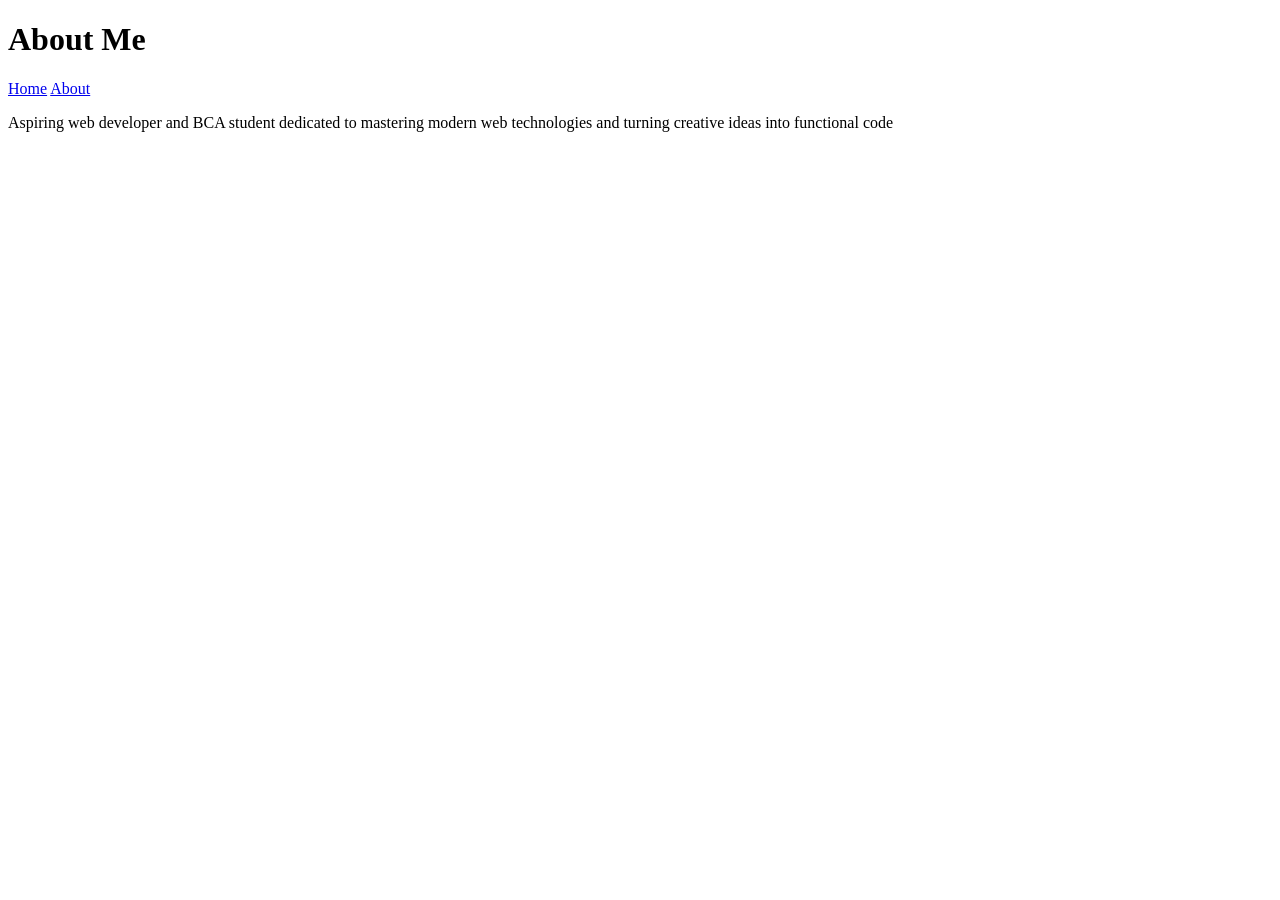
==== about.html @ 2ff4dd13 "about" ====
<!DOCTYPE html>
<html>
<head>
  <title>About Me</title>
  <link rel="stylesheet" href="css/style.css">
</head>
<body>
  <header>
    <h1>About Me</h1>
    <nav>
      <a href="index.html">Home</a>
      <a href="about.html">About</a>
    </nav>
  </header>

  <main>
    <p>Aspiring web developer and BCA student dedicated to mastering modern web technologies and turning creative ideas into functional code</p>
  </main>
</body>
</html>
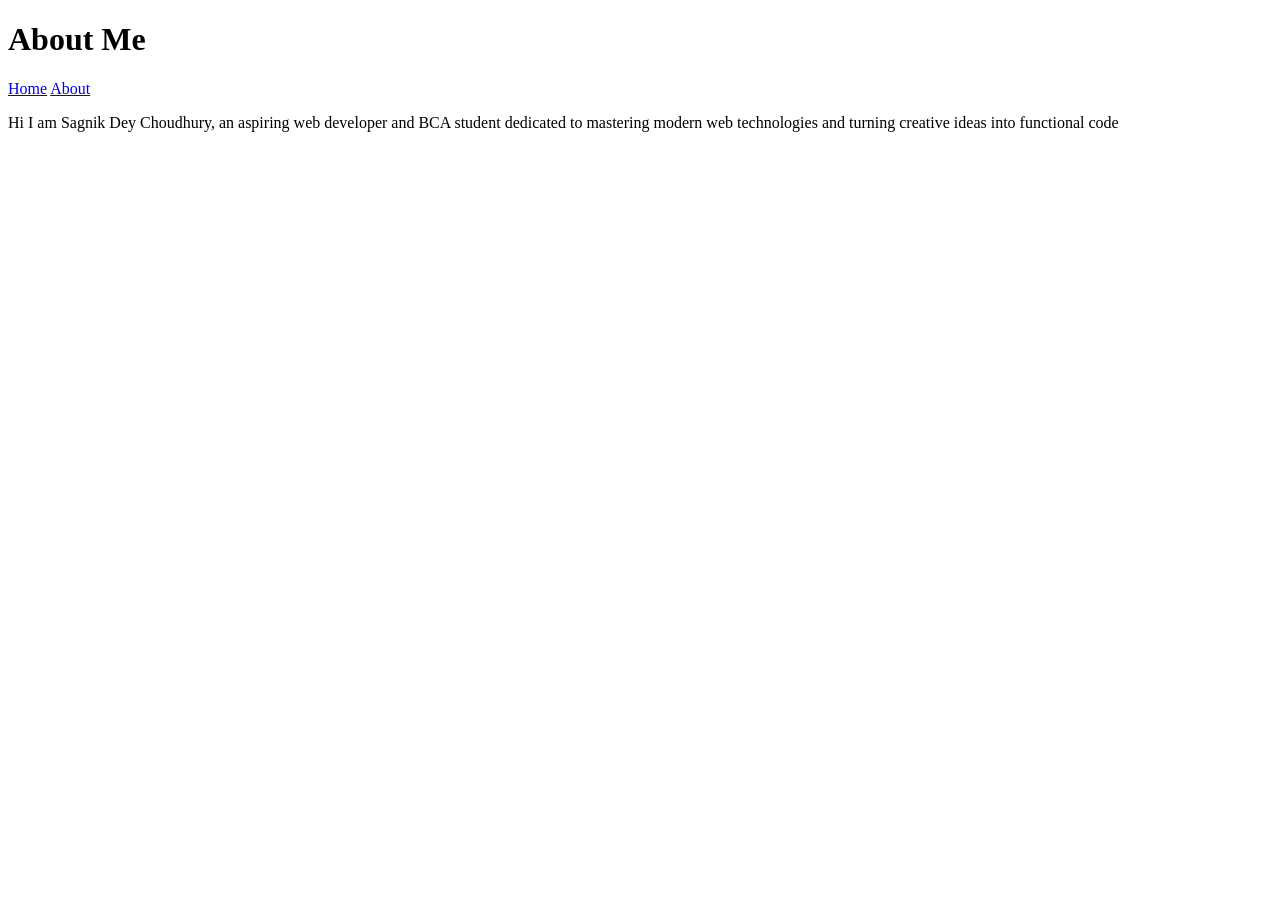
==== commit 95aa428d: "aboout mod" ====
--- a/about.html
+++ b/about.html
@@ -14,7 +14,7 @@
   </header>
 
   <main>
-    <p>Aspiring web developer and BCA student dedicated to mastering modern web technologies and turning creative ideas into functional code</p>
+    <p>Hi I am Sagnik Dey Choudhury, an aspiring web developer and BCA student dedicated to mastering modern web technologies and turning creative ideas into functional code</p>
   </main>
 </body>
 </html>
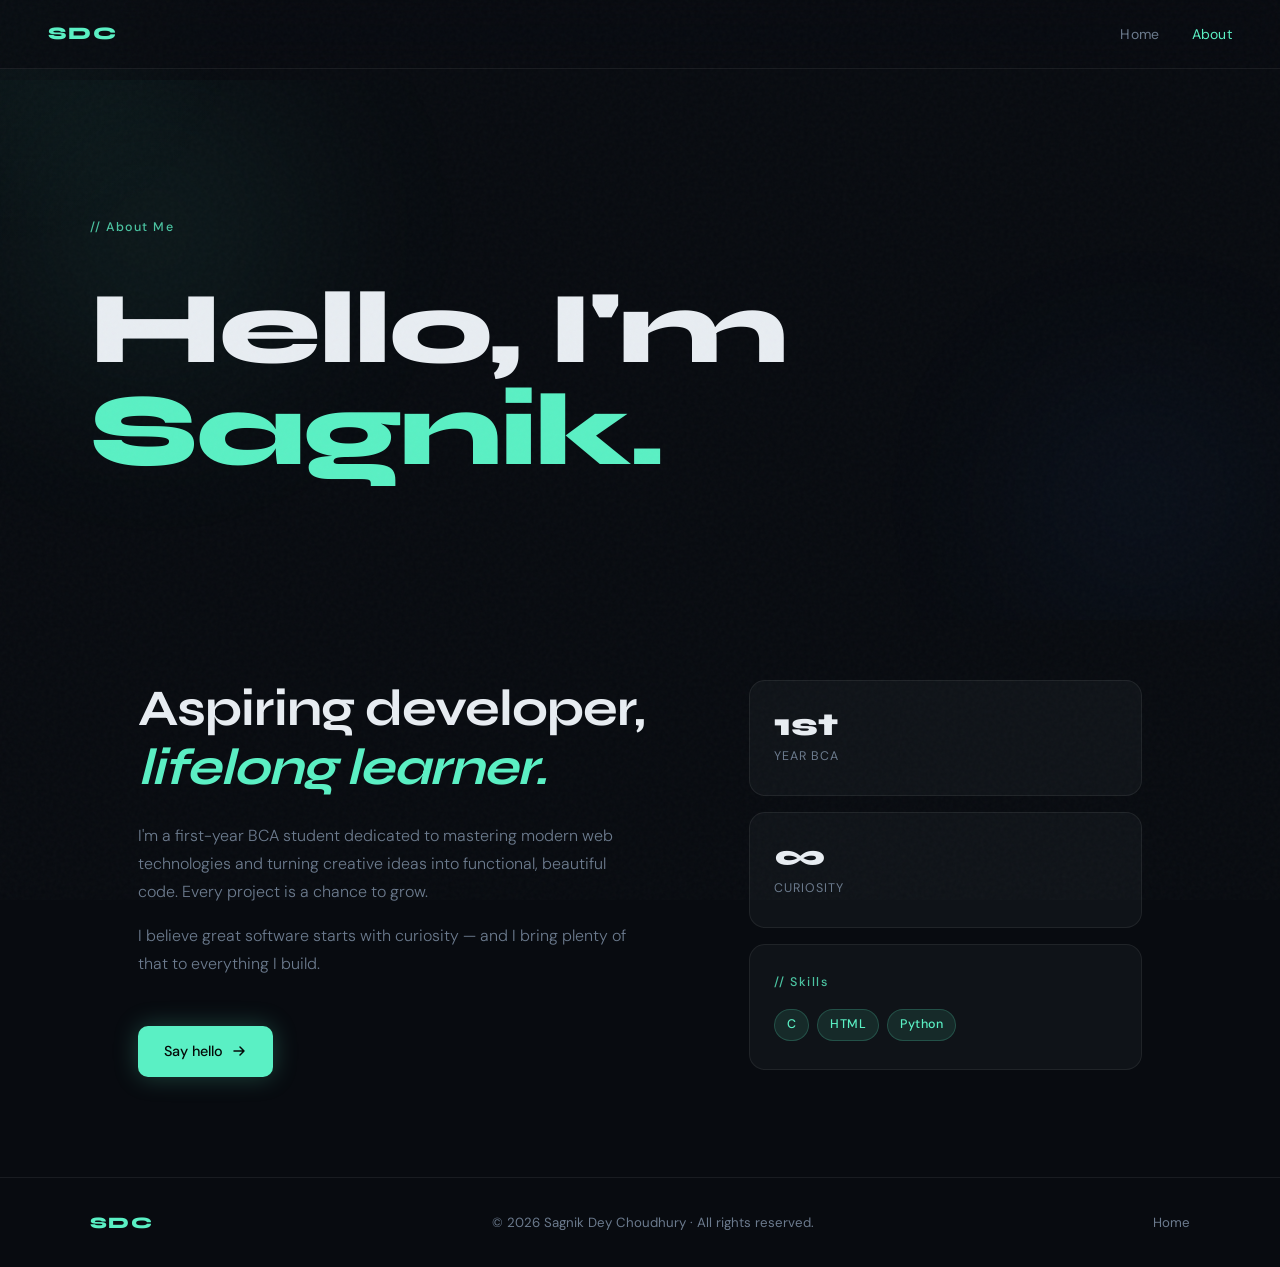
==== commit 2dd09336: "REDESIGN" ====
--- a/about.html
+++ b/about.html
@@ -1,20 +1,97 @@
 <!DOCTYPE html>
-<html>
+<html lang="en">
 <head>
-  <title>About Me</title>
+  <meta charset="UTF-8">
+  <meta name="viewport" content="width=device-width, initial-scale=1.0">
+  <title>About &mdash; Sagnik Dey Choudhury</title>
   <link rel="stylesheet" href="css/style.css">
+  <link href="https://fonts.googleapis.com/css2?family=Syne:wght@400;600;700;800&family=DM+Sans:ital,opsz,wght@0,9..40,300;0,9..40,400;0,9..40,500;1,9..40,300&display=swap" rel="stylesheet">
 </head>
 <body>
-  <header>
-    <h1>About Me</h1>
-    <nav>
+  <div class="noise"></div>
+  <div class="cursor-glow" id="cursorGlow"></div>
+
+  <nav class="nav">
+    <div class="nav-logo">SDC</div>
+    <div class="nav-links">
       <a href="index.html">Home</a>
-      <a href="about.html">About</a>
-    </nav>
-  </header>
+      <a href="about.html" class="active">About</a>
+    </div>
+  </nav>
 
-  <main>
-    <p>Hi I am Sagnik Dey Choudhury, an aspiring web developer and BCA student dedicated to mastering modern web technologies and turning creative ideas into functional code</p>
+  <main class="about-page">
+    <div class="about-hero">
+      <div class="hero-bg">
+        <div class="orb orb-1"></div>
+        <div class="orb orb-2"></div>
+      </div>
+      <div class="about-hero-content">
+        <div class="section-label">// About Me</div>
+        <h1 class="hero-title">
+          <span class="title-line">Hello, I'm</span>
+          <span class="title-line accent">Sagnik.</span>
+        </h1>
+      </div>
+    </div>
+
+    <div class="about-body-section">
+      <div class="about-layout">
+        <div class="about-main reveal">
+          <h2 class="section-title">Aspiring developer,<br><em>lifelong learner.</em></h2>
+          <p class="body-text">I'm a first-year BCA student dedicated to mastering modern web technologies and turning creative ideas into functional, beautiful code. Every project is a chance to grow.</p>
+          <p class="body-text">I believe great software starts with curiosity — and I bring plenty of that to everything I build.</p>
+          <a href="index.html#contact" class="btn btn-primary" style="margin-top:2rem; display:inline-flex;">
+            <span>Say hello</span>
+            <svg width="16" height="16" viewBox="0 0 16 16" fill="none"><path d="M3 8h10M9 4l4 4-4 4" stroke="currentColor" stroke-width="1.5" stroke-linecap="round" stroke-linejoin="round"/></svg>
+          </a>
+        </div>
+
+        <div class="about-sidebar">
+          <div class="stat-card reveal">
+            <span class="stat-num">1st</span>
+            <span class="stat-label">Year BCA</span>
+          </div>
+          <div class="stat-card reveal">
+            <span class="stat-num">&#8734;</span>
+            <span class="stat-label">Curiosity</span>
+          </div>
+          <div class="skills-card reveal">
+            <div class="section-label" style="margin-bottom:16px">// Skills</div>
+            <div class="skill-tags">
+              <span class="tag">C</span>
+              <span class="tag">HTML</span>
+              <span class="tag">Python</span>
+            </div>
+          </div>
+        </div>
+      </div>
+    </div>
   </main>
+
+  <footer>
+    <div class="footer-inner">
+      <span class="footer-logo">SDC</span>
+      <p>&copy; 2026 Sagnik Dey Choudhury &middot; All rights reserved.</p>
+      <a href="index.html" class="footer-top">Home</a>
+    </div>
+  </footer>
+
+  <script>
+    // Cursor glow
+    const glow = document.getElementById('cursorGlow');
+    document.addEventListener('mousemove', (e) => {
+      glow.style.left = e.clientX + 'px';
+      glow.style.top  = e.clientY + 'px';
+    });
+    // Reveal
+    const observer = new IntersectionObserver((entries) => {
+      entries.forEach(e => { if (e.isIntersecting) { e.target.style.opacity='1'; e.target.style.transform='translateY(0)'; }});
+    }, { threshold: 0.1 });
+    document.querySelectorAll('.reveal').forEach(el => {
+      el.style.opacity='0'; el.style.transform='translateY(20px)';
+      el.style.transition='opacity 0.6s ease, transform 0.6s ease';
+      observer.observe(el);
+    });
+  </script>
 </body>
-</html>+</html>
--- a/css/style.css
+++ b/css/style.css
@@ -0,0 +1,313 @@
+/* ── Reset ──────────────────────────────── */
+*, *::before, *::after { margin:0; padding:0; box-sizing:border-box; }
+
+:root {
+  --bg:          #080b10;
+  --surface:     #0f1318;
+  --surface-2:   #151b22;
+  --border:      rgba(255,255,255,0.07);
+  --text:        #e8edf2;
+  --muted:       #6b7a8d;
+  --accent:      #5af0c4;
+  --accent-dim:  rgba(90,240,196,0.1);
+  --accent-glow: rgba(90,240,196,0.25);
+  --display:     'Syne', sans-serif;
+  --body:        'DM Sans', sans-serif;
+  --r:           16px;
+  --r-sm:        10px;
+}
+
+html { scroll-behavior: smooth; }
+
+body {
+  font-family: var(--body);
+  background: var(--bg);
+  color: var(--text);
+  line-height: 1.6;
+  overflow-x: hidden;
+}
+
+/* ── Noise ──────────────────────────────── */
+.noise {
+  position: fixed; inset: 0; z-index: 999; pointer-events: none;
+  opacity: 0.03;
+  background-image: url("data:image/svg+xml,%3Csvg viewBox='0 0 256 256' xmlns='http://www.w3.org/2000/svg'%3E%3Cfilter id='n'%3E%3CfeTurbulence type='fractalNoise' baseFrequency='0.9' numOctaves='4' stitchTiles='stitch'/%3E%3C/filter%3E%3Crect width='100%25' height='100%25' filter='url(%23n)'/%3E%3C/svg%3E");
+}
+
+/* ── Cursor Glow ────────────────────────── */
+.cursor-glow {
+  position: fixed; width: 500px; height: 500px; border-radius: 50%;
+  background: radial-gradient(circle, rgba(90,240,196,0.055) 0%, transparent 70%);
+  pointer-events: none; z-index: 0; transform: translate(-50%,-50%);
+}
+
+/* ── Nav ────────────────────────────────── */
+.nav {
+  position: fixed; top:0; left:0; right:0; z-index:100;
+  display: flex; align-items:center; justify-content:space-between;
+  padding: 20px 48px;
+  backdrop-filter: blur(20px);
+  background: rgba(8,11,16,0.75);
+  border-bottom: 1px solid var(--border);
+}
+.nav-logo {
+  font-family: var(--display); font-weight:800; font-size:1.1rem;
+  color: var(--accent); letter-spacing:.08em;
+}
+.nav-links { display:flex; gap:32px; }
+.nav-links a {
+  color: var(--muted); text-decoration:none;
+  font-size:.875rem; font-weight:400; letter-spacing:.02em;
+  transition: color .2s ease;
+}
+.nav-links a:hover, .nav-links a.active { color: var(--text); }
+.nav-links a.active { color: var(--accent); }
+
+/* ── Orbs ───────────────────────────────── */
+.hero-bg { position:absolute; inset:0; z-index:0; }
+.orb { position:absolute; border-radius:50%; filter:blur(80px); opacity:.5; }
+.orb-1 {
+  width:500px; height:500px;
+  background: radial-gradient(circle, rgba(90,240,196,.18), transparent 70%);
+  top:-100px; left:-100px; animation: f1 12s ease-in-out infinite;
+}
+.orb-2 {
+  width:400px; height:400px;
+  background: radial-gradient(circle, rgba(59,130,246,.15), transparent 70%);
+  bottom:-80px; right:-60px; animation: f2 14s ease-in-out infinite;
+}
+.orb-3 {
+  width:300px; height:300px;
+  background: radial-gradient(circle, rgba(168,85,247,.1), transparent 70%);
+  top:40%; left:55%; animation: f3 10s ease-in-out infinite;
+}
+@keyframes f1{0%,100%{transform:translate(0,0)}50%{transform:translate(40px,30px)}}
+@keyframes f2{0%,100%{transform:translate(0,0)}50%{transform:translate(-30px,-40px)}}
+@keyframes f3{0%,100%{transform:translate(0,0)}50%{transform:translate(-20px,20px)}}
+
+/* ── Hero ───────────────────────────────── */
+.hero {
+  position:relative; min-height:100vh;
+  display:flex; align-items:center; justify-content:center; overflow:hidden;
+}
+.hero-content {
+  position:relative; z-index:1; text-align:center; padding:0 24px;
+  animation: fadeUp .8s ease both;
+}
+@keyframes fadeUp {
+  from{opacity:0;transform:translateY(24px)}
+  to  {opacity:1;transform:translateY(0)}
+}
+
+.hero-badge {
+  display:inline-flex; align-items:center; gap:8px;
+  background: var(--accent-dim); border:1px solid rgba(90,240,196,.2);
+  color: var(--accent); font-size:.8rem; font-weight:500;
+  padding:6px 14px; border-radius:100px; margin-bottom:28px;
+  letter-spacing:.03em; animation: fadeUp .8s ease .1s both;
+}
+.badge-dot {
+  width:7px; height:7px; border-radius:50%; background:var(--accent);
+  animation: pulse 2s ease infinite;
+}
+@keyframes pulse{0%,100%{opacity:1;transform:scale(1)}50%{opacity:.5;transform:scale(.8)}}
+
+.hero-title {
+  font-family: var(--display);
+  font-size: clamp(3rem, 8vw, 7rem);
+  font-weight: 800; line-height:1; letter-spacing:-.02em;
+  animation: fadeUp .8s ease .2s both;
+}
+.title-line { display:block; }
+.title-line.accent { color: var(--accent); }
+
+.hero-sub {
+  margin-top:20px; color:var(--muted); font-size:1rem; font-weight:300;
+  letter-spacing:.06em; animation: fadeUp .8s ease .3s both;
+}
+.hero-cta {
+  display:flex; align-items:center; justify-content:center;
+  gap:16px; margin-top:40px; animation: fadeUp .8s ease .4s both;
+}
+
+.scroll-hint {
+  position:absolute; bottom:36px; left:50%; transform:translateX(-50%);
+  display:flex; flex-direction:column; align-items:center; gap:8px;
+  color:var(--muted); font-size:.72rem; letter-spacing:.12em;
+  text-transform:uppercase; z-index:1; animation: fadeUp .8s ease .6s both;
+}
+.scroll-line {
+  width:1px; height:40px;
+  background: linear-gradient(to bottom, var(--accent), transparent);
+  animation: sp 2s ease infinite;
+}
+@keyframes sp{0%,100%{opacity:.3;transform:scaleY(1)}50%{opacity:1;transform:scaleY(.8)}}
+
+/* ── Buttons ────────────────────────────── */
+.btn {
+  display:inline-flex; align-items:center; gap:8px;
+  font-family:var(--body); font-size:.9rem; font-weight:500;
+  padding:14px 26px; border-radius:var(--r-sm);
+  text-decoration:none; cursor:pointer;
+  transition: all .25s ease; border:none; outline:none;
+}
+.btn svg { transition: transform .2s ease; }
+.btn:hover svg { transform: translateX(3px); }
+
+.btn-primary {
+  background: var(--accent); color:#050a08;
+  box-shadow: 0 0 24px var(--accent-glow);
+}
+.btn-primary:hover {
+  background:#6ef5ce;
+  box-shadow: 0 0 36px rgba(90,240,196,.4);
+  transform:translateY(-1px);
+}
+.btn-ghost {
+  background:transparent; color:var(--muted);
+  border:1px solid var(--border);
+}
+.btn-ghost:hover { border-color:rgba(255,255,255,.18); color:var(--text); }
+.full-width { width:100%; justify-content:center; }
+
+/* ── Section Commons ────────────────────── */
+.section-label {
+  font-size:.78rem; color:var(--accent);
+  letter-spacing:.12em; font-weight:500; margin-bottom:40px; opacity:.8;
+}
+.section-title {
+  font-family: var(--display);
+  font-size: clamp(2rem,4vw,3.2rem);
+  font-weight:700; line-height:1.15;
+  letter-spacing:-.02em; margin-bottom:24px;
+}
+.section-title em { color:var(--accent); font-style:italic; }
+.body-text {
+  color:var(--muted); font-size:1rem; line-height:1.75;
+  max-width:500px; margin-bottom:16px; font-weight:300;
+}
+
+/* ── Contact Section ────────────────────── */
+.contact-section {
+  max-width:1100px; margin:0 auto; padding:100px 48px;
+}
+.contact-grid {
+  display:grid; grid-template-columns:1fr 1.3fr; gap:60px; align-items:start;
+}
+.contact-details { display:flex; flex-direction:column; gap:14px; margin-top:32px; }
+.contact-item {
+  display:flex; align-items:center; gap:12px;
+  color:var(--muted); font-size:.9rem;
+}
+.contact-item svg { color:var(--accent); flex-shrink:0; }
+
+/* ── Form Card ──────────────────────────── */
+.form-card {
+  background:var(--surface); border:1px solid var(--border);
+  border-radius:var(--r); padding:36px;
+}
+.form-row { display:grid; grid-template-columns:1fr 1fr; gap:16px; }
+.form-group { display:flex; flex-direction:column; gap:8px; margin-bottom:16px; }
+.form-group label {
+  font-size:.78rem; font-weight:500; color:var(--muted);
+  text-transform:uppercase; letter-spacing:.08em;
+}
+.form-group input,
+.form-group textarea {
+  background:var(--surface-2); border:1px solid var(--border);
+  border-radius:var(--r-sm); padding:14px 16px;
+  color:var(--text); font-family:var(--body); font-size:.95rem; outline:none;
+  transition: border-color .2s ease, box-shadow .2s ease;
+}
+.form-group input:focus,
+.form-group textarea:focus {
+  border-color: rgba(90,240,196,.4);
+  box-shadow: 0 0 0 3px rgba(90,240,196,.06);
+}
+.form-group input::placeholder,
+.form-group textarea::placeholder { color:#3d4a57; }
+.form-group textarea { resize:vertical; min-height:130px; }
+.form-response {
+  margin-top:14px; font-size:.875rem; text-align:center; min-height:24px;
+}
+.form-response.success { color:var(--accent); }
+.form-response.error   { color:#f87171; }
+
+/* ── About Page ─────────────────────────── */
+.about-page { padding-top: 80px; }
+.about-hero {
+  position:relative; min-height:60vh;
+  display:flex; align-items:center; overflow:hidden; padding:0 48px;
+}
+.about-hero-content {
+  position:relative; z-index:1;
+  max-width:1100px; margin:0 auto; width:100%;
+  animation: fadeUp .8s ease both;
+}
+.about-body-section {
+  max-width:1100px; margin:0 auto; padding:60px 48px 100px;
+}
+.about-layout {
+  display:grid; grid-template-columns:1.4fr 1fr; gap:60px; align-items:start;
+}
+.about-sidebar { display:flex; flex-direction:column; gap:16px; }
+.stat-card {
+  background:var(--surface); border:1px solid var(--border);
+  border-radius:var(--r); padding:28px 24px;
+  display:flex; flex-direction:column; gap:6px;
+  transition: border-color .25s ease, transform .25s ease;
+}
+.stat-card:hover { border-color:rgba(90,240,196,.25); transform:translateY(-3px); }
+.stat-num {
+  font-family:var(--display); font-size:2rem; font-weight:800;
+  color:var(--text); line-height:1;
+}
+.stat-label {
+  font-size:.78rem; color:var(--muted);
+  text-transform:uppercase; letter-spacing:.08em;
+}
+.skills-card {
+  background:var(--surface); border:1px solid var(--border);
+  border-radius:var(--r); padding:28px 24px;
+}
+.skill-tags { display:flex; flex-wrap:wrap; gap:8px; }
+.tag {
+  background:var(--accent-dim); border:1px solid rgba(90,240,196,.2);
+  color:var(--accent); font-size:.78rem; font-weight:500;
+  padding:5px 12px; border-radius:100px; letter-spacing:.04em;
+}
+
+/* ── Footer ─────────────────────────────── */
+footer {
+  border-top:1px solid var(--border); padding:32px 48px;
+}
+.footer-inner {
+  max-width:1100px; margin:0 auto;
+  display:flex; align-items:center; justify-content:space-between;
+}
+.footer-logo {
+  font-family:var(--display); font-weight:800;
+  color:var(--accent); letter-spacing:.08em;
+}
+footer p { color:var(--muted); font-size:.83rem; }
+.footer-top {
+  color:var(--muted); text-decoration:none;
+  font-size:.83rem; transition:color .2s;
+}
+.footer-top:hover { color:var(--text); }
+
+/* ── Responsive ─────────────────────────── */
+@media(max-width:900px){
+  .contact-grid, .about-layout { grid-template-columns:1fr; gap:40px; }
+  .nav { padding:18px 24px; }
+  .contact-section, .about-body-section { padding:70px 24px; }
+  .about-hero { padding:0 24px; }
+  footer { padding:24px; }
+  .footer-inner { flex-direction:column; gap:10px; text-align:center; }
+}
+@media(max-width:560px){
+  .form-row { grid-template-columns:1fr; }
+  .hero-cta { flex-direction:column; }
+  .form-card { padding:24px; }
+  .nav-links { gap:20px; }
+}
